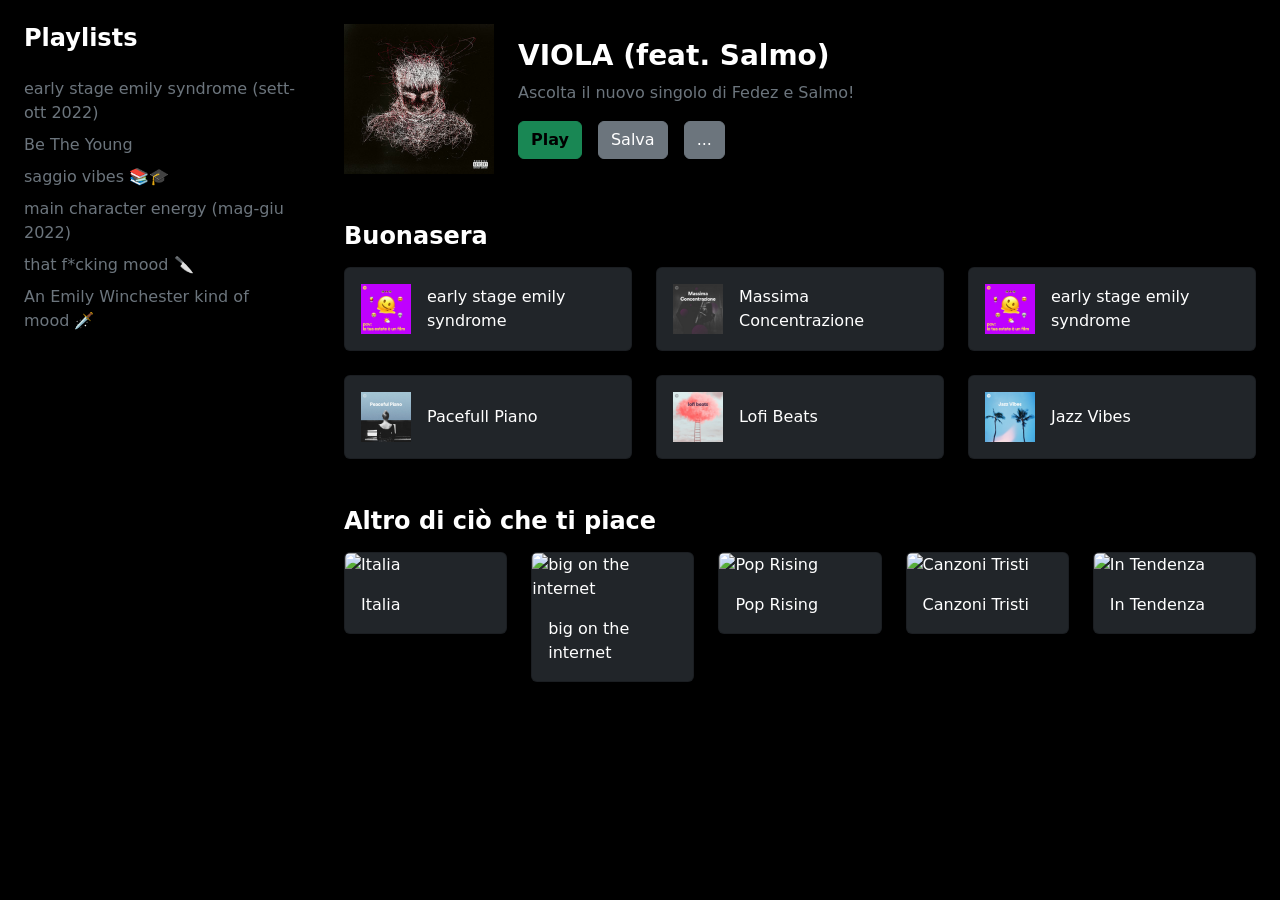
==== index.html @ 34822909 "comm" ====
<!DOCTYPE html>
<html lang="en">
  <head>
    <meta charset="utf-8" />
    <meta name="viewport" content="width=device-width, initial-scale=1" />
    <title>Bootstrap demo</title>
    <link
      href="https://cdn.jsdelivr.net/npm/bootstrap@5.3.3/dist/css/bootstrap.min.css"
      rel="stylesheet"
      integrity="sha384-QWTKZyjpPEjISv5WaRU9OFeRpok6YctnYmDr5pNlyT2bRjXh0JMhjY6hW+ALEwIH"
      crossorigin="anonymous" />
    <link rel="stylesheet" href="./asset/css/circular-font.css" />
    <link rel="stylesheet" href="./asset/css/style.css" />
  </head>
  <body>
    <!DOCTYPE html>
    <html lang="en">
      <head>
        <meta charset="UTF-8" />
        <meta name="viewport" content="width=device-width, initial-scale=1.0" />
        <title>Spotify Clone</title>
        <link href="https://cdn.jsdelivr.net/npm/bootstrap@5.3.0/dist/css/bootstrap.min.css" rel="stylesheet" />
        <style>
          body {
            background-color: black;
            color: white;
          }
          .playlist-item:hover {
            color: white;
            cursor: pointer;
          }
        </style>
      </head>
      <body>
        <div class="container-fluid">
          <div class="row">
            <!-- Sidebar -->
            <div class="col-3 p-4">
              <h2 class="fs-4 fw-bold mb-4">Playlists</h2>
              <ul class="list-unstyled">
                <li class="mb-2 text-secondary playlist-item">early stage emily syndrome (sett-ott 2022)</li>
                <li class="mb-2 text-secondary playlist-item">Be The Young</li>
                <li class="mb-2 text-secondary playlist-item">saggio vibes 📚🎓</li>
                <li class="mb-2 text-secondary playlist-item">main character energy (mag-giu 2022)</li>
                <li class="mb-2 text-secondary playlist-item">that f*cking mood 🔪</li>
                <li class="mb-2 text-secondary playlist-item">An Emily Winchester kind of mood 🗡️</li>
              </ul>
            </div>

            <!-- Main Content -->
            <div class="col-9 p-4">
              <header class="mb-5">
                <header class="mb-5 d-flex align-items-center gap-4">
                  <img src="./asset/css/imgs/main/image-1.jpg" alt="VIOLA Cover" class="img-fluid" style="max-height: 150px; object-fit: cover;">
                  <div>
                      <h1 class="fs-3 fw-bold">VIOLA (feat. Salmo)</h1>
                      <p class="text-secondary">Ascolta il nuovo singolo di Fedez e Salmo!</p>
                      <div class="d-flex align-items-center mt-3 gap-3">
                          <button class="btn btn-success text-black fw-bold">Play</button>
                          <button class="btn btn-secondary">Salva</button>
                          <button class="btn btn-secondary">...</button>
                      </div>
                  </div>
              </header>

              <!-- Buonasera Section -->
              <section class="mb-5">
                <h2 class="fs-4 fw-bold mb-3">Buonasera</h2>
                <div class="row row-cols-1 row-cols-md-3 g-4">
                  <div class="col">
                    <div class="card bg-dark text-white">
                      <div class="card-body d-flex align-items-center">
                        <img class="img-fluid me-3" src="./asset/css/imgs/main/image-2.jpg" alt="" class=" gap-4 img-fluid" style="max-height: 50px; object-fit: cover;">
                        <p class="card-text">early stage emily syndrome</p>
                      </div>
                    </div>
                  </div>
                  <div class="col">
                    <div class="card bg-dark text-white">
                      <div class="card-body d-flex align-items-center">
                        <img class="img-fluid me-3" src="./asset/css/imgs/main/image-3.jpg" alt="" class=" gap-4 img-fluid" style="max-height: 50px; object-fit: cover;">
                        <p class="card-text">Massima Concentrazione</p>
                      </div>
                    </div>
                  </div>
                  <div class="col">
                    <div class="card bg-dark text-white">
                      <div class="card-body d-flex align-items-center">
                        <img class="img-fluid me-3" src="./asset/css/imgs/main/image-2.jpg" alt="" class=" gap-4 img-fluid" style="max-height: 50px; object-fit: cover;">
                        <p class="card-text">early stage emily syndrome</p>
                      </div>
                    </div>
                  </div>
                  <div class="col">
                    <div class="card bg-dark text-white">
                      <div class="card-body d-flex align-items-center">
                        <img class="img-fluid me-3" src="./asset/css/imgs/main/image-4.jpg" alt="" class=" gap-4 img-fluid" style="max-height: 50px; object-fit: cover;">
                        <p class="card-text">Pacefull Piano</p>
                      </div>
                    </div>
                  </div>
                  <div class="col">
                    <div class="card bg-dark text-white">
                      <div class="card-body d-flex align-items-center">
                        <img class="img-fluid me-3" src="./asset/css/imgs/main/image-5.jpg" alt="" class=" gap-4 img-fluid" style="max-height: 50px; object-fit: cover;">
                        <p class="card-text">Lofi Beats</p>
                      </div>
                    </div>
                  </div>
                  <div class="col">
                    <div class="card bg-dark text-white">
                      <div class="card-body d-flex align-items-center">
                        <img class="img-fluid me-3" src="./asset/css/imgs/main/image-6.jpg" alt="" class=" gap-4 img-fluid" style="max-height: 50px; object-fit: cover;">
                        <p class="card-text">Jazz Vibes</p>
                      </div>
                    </div>
                  </div>
                 
                </div>
              </section>

              <!-- Recommendations Section -->
              <section>
                <h2 class="fs-4 fw-bold mb-3">Altro di ciò che ti piace</h2>
                <div class="row row-cols-2 row-cols-md-5 g-4">
                  <div class="col">
                    <div class="card bg-dark text-white">
                      <img src="/images/hot-hits-italia.jpg" class="card-img-top" alt="Italia" />
                      <div class="card-body">
                        <p class="card-text">Italia</p>
                      </div>
                    </div>
                  </div>
                  <div class="col">
                    <div class="card bg-dark text-white">
                      <img src="/images/big-on-the-internet.jpg" class="card-img-top" alt="big on the internet" />
                      <div class="card-body">
                        <p class="card-text">big on the internet</p>
                      </div>
                    </div>
                  </div>
                  <div class="col">
                    <div class="card bg-dark text-white">
                      <img src="/images/pop-rising.jpg" class="card-img-top" alt="Pop Rising" />
                      <div class="card-body">
                        <p class="card-text">Pop Rising</p>
                      </div>
                    </div>
                  </div>
                  <div class="col">
                    <div class="card bg-dark text-white">
                      <img src="/images/canzoni-tristi.jpg" class="card-img-top" alt="Canzoni Tristi" />
                      <div class="card-body">
                        <p class="card-text">Canzoni Tristi</p>
                      </div>
                    </div>
                  </div>
                  <div class="col">
                    <div class="card bg-dark text-white">
                      <img src="/images/in-tendenza.jpg" class="card-img-top" alt="In Tendenza" />
                      <div class="card-body">
                        <p class="card-text">In Tendenza</p>
                      </div>
                    </div>
                  </div>
                </div>
              </section>
            </div>
          </div>
        </div>

        <script src="https://cdn.jsdelivr.net/npm/bootstrap@5.3.0/dist/js/bootstrap.bundle.min.js"></script>
      </body>
    </html>

    <script
      src="https://cdn.jsdelivr.net/npm/bootstrap@5.3.3/dist/js/bootstrap.bundle.min.js"
      integrity="sha384-YvpcrYf0tY3lHB60NNkmXc5s9fDVZLESaAA55NDzOxhy9GkcIdslK1eN7N6jIeHz"
      crossorigin="anonymous"></script>
    <script src="./asset/css/script.js"></script>
  </body>
</html>
---- asset/css/circular-font.css ----
@font-face {
  font-family: "Circular";
  src: url(../fonts/CircularStd-Light.otf);
  font-weight: 300;
  font-style: normal;
}
@font-face {
  font-family: "Circular";
  src: url(../fonts/CircularStd-LightItalic.otf);
  font-weight: 300;
  font-style: italic;
}
@font-face {
  font-family: "Circular";
  src: url(../fonts/CircularStd-Book.otf);
  font-weight: 400;
  font-style: normal;
}
@font-face {
  font-family: "Circular";
  src: url(../fonts/CircularStd-BookItalic.otf);
  font-weight: 400;
  font-style: italic;
}
@font-face {
  font-family: "Circular";
  src: url(../fonts/CircularStd-Medium.otf);
  font-weight: 500;
  font-style: normal;
}
@font-face {
  font-family: "Circular";
  src: url(../fonts/CircularStd-MediumItalic.otf);
  font-weight: 500;
  font-style: italic;
}
@font-face {
  font-family: "Circular";
  src: url(../fonts/CircularStd-MediumItalic.otf);
  font-weight: 500;
  font-style: italic;
}
@font-face {
  font-family: "Circular";
  src: url(../fonts/CircularStd-Bold.otf);
  font-weight: 700;
  font-style: normal;
}
@font-face {
  font-family: "Circular";
  src: url(../fonts/CircularStd-BoldItalic.otf);
  font-weight: 700;
  font-style: italic;
}
@font-face {
  font-family: "Circular";
  src: url(../fonts/CircularStd-Black.otf);
  font-weight: 900;
  font-style: normal;
}
@font-face {
  font-family: "Circular";
  src: url(../fonts/CircularStd-BlackItalic.otf);
  font-weight: 900;
  font-style: italic;
}
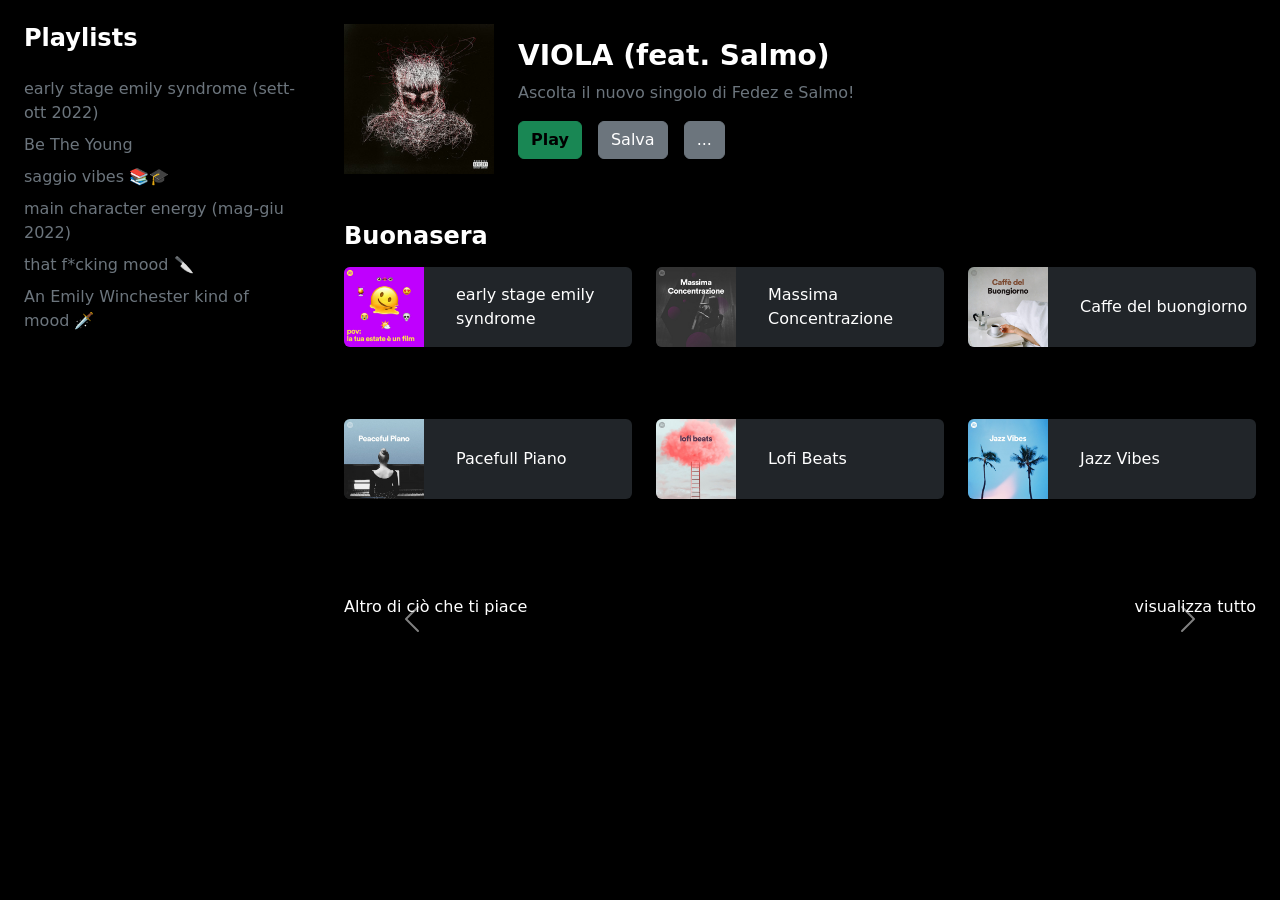
==== commit e5379e98: "homepage" ====
--- a/index.html
+++ b/index.html
@@ -32,7 +32,7 @@
         </style>
       </head>
       <body>
-        <div class="container-fluid">
+        <div class="container-fluid ">
           <div class="row">
             <!-- Sidebar -->
             <div class="col-3 p-4">
@@ -50,10 +50,10 @@
             <!-- Main Content -->
             <div class="col-9 p-4">
               <header class="mb-5">
-                <header class="mb-5 d-flex align-items-center gap-4">
+                <header class="bg-dark.bg-gradient mb-5 d-flex align-items-center gap-4">
                   <img src="./asset/css/imgs/main/image-1.jpg" alt="VIOLA Cover" class="img-fluid" style="max-height: 150px; object-fit: cover;">
-                  <div>
-                      <h1 class="fs-3 fw-bold">VIOLA (feat. Salmo)</h1>
+                  <div >
+                      <h1 class="fs-3 fw-bold ">VIOLA (feat. Salmo)</h1>
                       <p class="text-secondary">Ascolta il nuovo singolo di Fedez e Salmo!</p>
                       <div class="d-flex align-items-center mt-3 gap-3">
                           <button class="btn btn-success text-black fw-bold">Play</button>
@@ -68,49 +68,49 @@
                 <h2 class="fs-4 fw-bold mb-3">Buonasera</h2>
                 <div class="row row-cols-1 row-cols-md-3 g-4">
                   <div class="col">
-                    <div class="card bg-dark text-white">
-                      <div class="card-body d-flex align-items-center">
-                        <img class="img-fluid me-3" src="./asset/css/imgs/main/image-2.jpg" alt="" class=" gap-4 img-fluid" style="max-height: 50px; object-fit: cover;">
+                    <div class="mb-5 ">
+                      <div class="bg-dark text-white d-flex align-items-center gap-3 rounded">
+                        <img class="img-fluid me-3 rounded-start" src="./asset/css/imgs/main/image-2.jpg" alt="" class=" gap-4 img-fluid" style="max-height: 80px; object-fit: cover;">
                         <p class="card-text">early stage emily syndrome</p>
                       </div>
                     </div>
                   </div>
                   <div class="col">
-                    <div class="card bg-dark text-white">
-                      <div class="card-body d-flex align-items-center">
-                        <img class="img-fluid me-3" src="./asset/css/imgs/main/image-3.jpg" alt="" class=" gap-4 img-fluid" style="max-height: 50px; object-fit: cover;">
+                    <div class="mb-5 ">
+                      <div class="bg-dark text-white d-flex align-items-center gap-3 rounded">
+                        <img class="img-fluid me-3 rounded-start" src="./asset/css/imgs/main/image-3.jpg" alt="" class=" gap-4 img-fluid" style="max-height: 80px; object-fit: cover;">
                         <p class="card-text">Massima Concentrazione</p>
                       </div>
                     </div>
                   </div>
                   <div class="col">
-                    <div class="card bg-dark text-white">
-                      <div class="card-body d-flex align-items-center">
-                        <img class="img-fluid me-3" src="./asset/css/imgs/main/image-2.jpg" alt="" class=" gap-4 img-fluid" style="max-height: 50px; object-fit: cover;">
-                        <p class="card-text">early stage emily syndrome</p>
+                    <div class="mb-5">
+                      <div class="text-white bg-dark d-flex align-items-center gap-3 rounded">
+                        <img class="img-fluid me-3 rounded-start" src="./asset/css/imgs/main/image-7.jpg" alt="" class=" gap-4 img-fluid" style="max-height: 80px; object-fit: cover;">
+                        <p class="card-text">Caffe del buongiorno</p>
                       </div>
                     </div>
                   </div>
                   <div class="col">
-                    <div class="card bg-dark text-white">
-                      <div class="card-body d-flex align-items-center">
-                        <img class="img-fluid me-3" src="./asset/css/imgs/main/image-4.jpg" alt="" class=" gap-4 img-fluid" style="max-height: 50px; object-fit: cover;">
+                    <div class="mb-5 ">
+                      <div class="text-white bg-dark d-flex align-items-center gap-3 rounded">
+                        <img class="img-fluid me-3 rounded-start" src="./asset/css/imgs/main/image-4.jpg" alt="" class=" gap-4 img-fluid" style="max-height: 80px; object-fit: cover;">
                         <p class="card-text">Pacefull Piano</p>
                       </div>
                     </div>
                   </div>
                   <div class="col">
-                    <div class="card bg-dark text-white">
-                      <div class="card-body d-flex align-items-center">
-                        <img class="img-fluid me-3" src="./asset/css/imgs/main/image-5.jpg" alt="" class=" gap-4 img-fluid" style="max-height: 50px; object-fit: cover;">
+                    <div class="mb-5">
+                      <div class="bg-dark text-white  d-flex align-items-center gap-3 rounded">
+                        <img class="img-fluid me-3 rounded-start" src="./asset/css/imgs/main/image-5.jpg" alt="" class=" gap-4 img-fluid" style="max-height: 80px; object-fit: cover;">
                         <p class="card-text">Lofi Beats</p>
                       </div>
                     </div>
                   </div>
                   <div class="col">
-                    <div class="card bg-dark text-white">
-                      <div class="card-body d-flex align-items-center">
-                        <img class="img-fluid me-3" src="./asset/css/imgs/main/image-6.jpg" alt="" class=" gap-4 img-fluid" style="max-height: 50px; object-fit: cover;">
+                    <div class="mb-5 ">
+                      <div class="bg-dark text-white d-flex align-items-center gap-3 rounded">
+                        <img class="img-fluid me-3 rounded-start" src="./asset/css/imgs/main/image-6.jpg" alt="" class=" gap-4 img-fluid" style="max-height: 80px; object-fit: cover;">
                         <p class="card-text">Jazz Vibes</p>
                       </div>
                     </div>
@@ -120,51 +120,32 @@
               </section>
 
               <!-- Recommendations Section -->
-              <section>
-                <h2 class="fs-4 fw-bold mb-3">Altro di ciò che ti piace</h2>
-                <div class="row row-cols-2 row-cols-md-5 g-4">
-                  <div class="col">
-                    <div class="card bg-dark text-white">
-                      <img src="/images/hot-hits-italia.jpg" class="card-img-top" alt="Italia" />
-                      <div class="card-body">
-                        <p class="card-text">Italia</p>
-                      </div>
-                    </div>
-                  </div>
-                  <div class="col">
-                    <div class="card bg-dark text-white">
-                      <img src="/images/big-on-the-internet.jpg" class="card-img-top" alt="big on the internet" />
-                      <div class="card-body">
-                        <p class="card-text">big on the internet</p>
-                      </div>
-                    </div>
-                  </div>
-                  <div class="col">
-                    <div class="card bg-dark text-white">
-                      <img src="/images/pop-rising.jpg" class="card-img-top" alt="Pop Rising" />
-                      <div class="card-body">
-                        <p class="card-text">Pop Rising</p>
-                      </div>
-                    </div>
-                  </div>
-                  <div class="col">
-                    <div class="card bg-dark text-white">
-                      <img src="/images/canzoni-tristi.jpg" class="card-img-top" alt="Canzoni Tristi" />
-                      <div class="card-body">
-                        <p class="card-text">Canzoni Tristi</p>
-                      </div>
-                    </div>
-                  </div>
-                  <div class="col">
-                    <div class="card bg-dark text-white">
-                      <img src="/images/in-tendenza.jpg" class="card-img-top" alt="In Tendenza" />
-                      <div class="card-body">
-                        <p class="card-text">In Tendenza</p>
-                      </div>
-                    </div>
-                  </div>
+               <section>
+                <div class="d-flex justify-content-between mb">
+                 
+                    <div class="">Altro di ciò che ti piace</div>
+                  <div class="">visualizza tutto</div>
+                  
+                  
                 </div>
-              </section>
+                <div id="tracksCarousel" class="carousel slide" data-bs-ride="carousel">
+                <div class="carousel-inner" id="carousel-items"></div>
+                <button class="carousel-control-prev" type="button" data-bs-target="#tracksCarousel" data-bs-slide="prev">
+                  <span class="carousel-control-prev-icon" aria-hidden="true"></span>
+                  <span class="visually-hidden">Precedente</span>
+                </button>
+                <button class="carousel-control-next" type="button" data-bs-target="#tracksCarousel" data-bs-slide="next">
+                  <span class="carousel-control-next-icon" aria-hidden="true"></span>
+                  <span class="visually-hidden">Successivo</span>
+                </button>
+              </div>
+               </section>
+              
+            </div>
+          
+                <div class="row" id="product-cards"></div>
+              </div>
+            
             </div>
           </div>
         </div>
--- a/asset/css/style.css
+++ b/asset/css/style.css
@@ -0,0 +1,8 @@
+body {
+  background-color: black;
+  color: rgb(255, 255, 255);
+}
+.playlist-item:hover {
+  color: white;
+  cursor: pointer;
+}
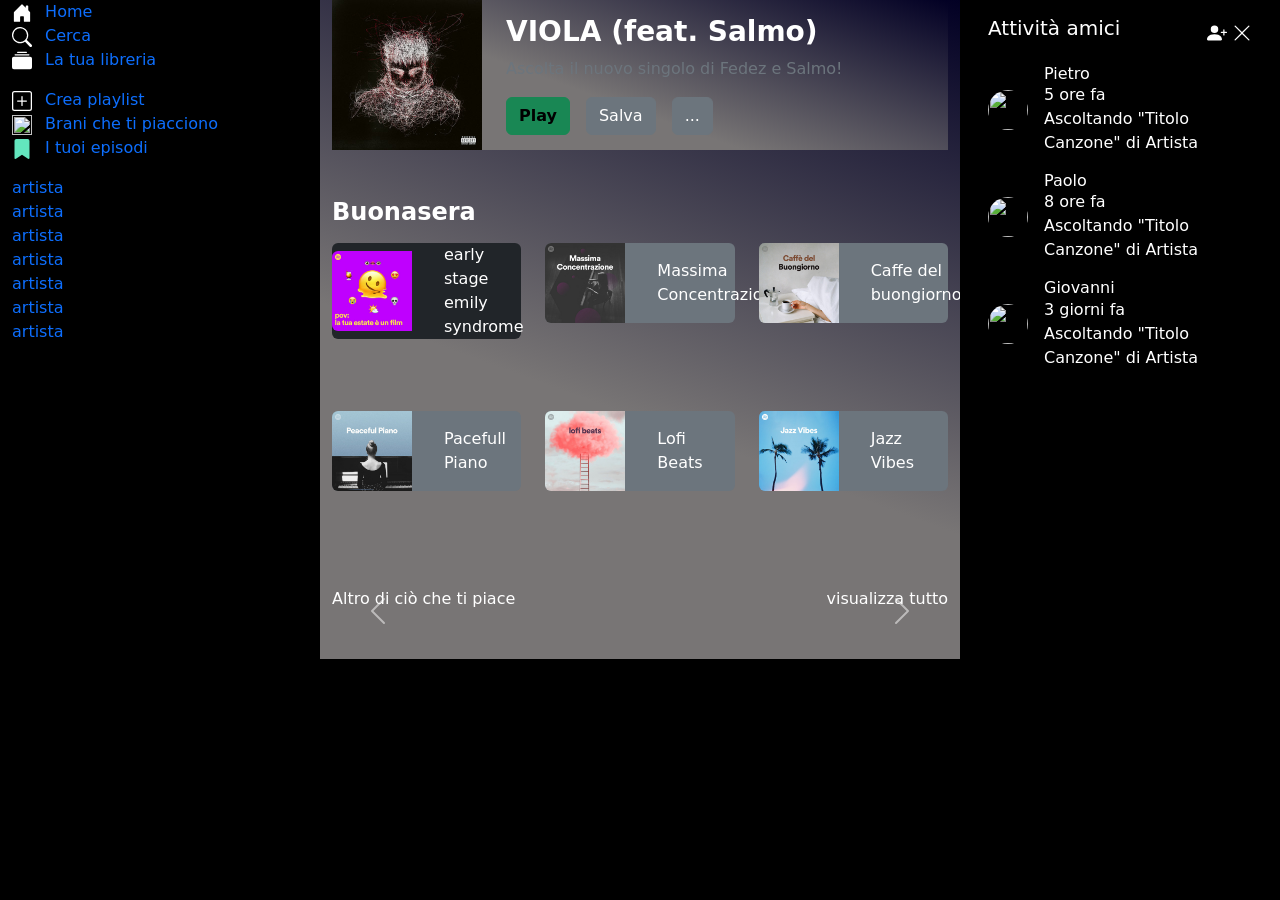
==== commit c4847f76: "modifiche" ====
--- a/index.html
+++ b/index.html
@@ -35,22 +35,99 @@
         <div class="container-fluid ">
           <div class="row">
             <!-- Sidebar -->
-            <div class="col-3 p-4">
-              <h2 class="fs-4 fw-bold mb-4">Playlists</h2>
-              <ul class="list-unstyled">
-                <li class="mb-2 text-secondary playlist-item">early stage emily syndrome (sett-ott 2022)</li>
-                <li class="mb-2 text-secondary playlist-item">Be The Young</li>
-                <li class="mb-2 text-secondary playlist-item">saggio vibes 📚🎓</li>
-                <li class="mb-2 text-secondary playlist-item">main character energy (mag-giu 2022)</li>
-                <li class="mb-2 text-secondary playlist-item">that f*cking mood 🔪</li>
-                <li class="mb-2 text-secondary playlist-item">An Emily Winchester kind of mood 🗡️</li>
-              </ul>
+            <div class="nero col-md-3">
+              <nav>
+                <ul class="list-unstyled">
+                  <li>
+                    <svg
+                      xmlns="http://www.w3.org/2000/svg"
+                      width="20"
+                      height="20"
+                      fill="currentColor"
+                      class="bi bi-house-door-fill"
+                      viewBox="0 0 16 16"
+                    >
+                      <path
+                        d="M6.5 14.5v-3.505c0-.245.25-.495.5-.495h2c.25 0 .5.25.5.5v3.5a.5.5 0 0 0 .5.5h4a.5.5 0 0 0 .5-.5v-7a.5.5 0 0 0-.146-.354L13 5.793V2.5a.5.5 0 0 0-.5-.5h-1a.5.5 0 0 0-.5.5v1.293L8.354 1.146a.5.5 0 0 0-.708 0l-6 6A.5.5 0 0 0 1.5 7.5v7a.5.5 0 0 0 .5.5h4a.5.5 0 0 0 .5-.5"
+                      />
+                    </svg>
+                    <a class="text-decoration-none ms-2" href="#">Home</a>
+                  </li>
+                  <li>
+                    <svg
+                      xmlns="http://www.w3.org/2000/svg"
+                      width="20"
+                      height="20"
+                      fill="currentColor"
+                      class="bi bi-search"
+                      viewBox="0 0 16 16"
+                    >
+                      <path
+                        d="M11.742 10.344a6.5 6.5 0 1 0-1.397 1.398h-.001q.044.06.098.115l3.85 3.85a1 1 0 0 0 1.415-1.414l-3.85-3.85a1 1 0 0 0-.115-.1zM12 6.5a5.5 5.5 0 1 1-11 0 5.5 5.5 0 0 1 11 0"
+                      />
+                    </svg>
+                    <a class="text-decoration-none ms-2" href="#">Cerca</a>
+                  </li>
+                  <li>
+                    <svg
+                      xmlns="http://www.w3.org/2000/svg"
+                      width="20"
+                      height="20"
+                      fill="currentColor"
+                      class="bi bi-collection-fill"
+                      viewBox="0 0 16 16"
+                    >
+                      <path
+                        d="M0 13a1.5 1.5 0 0 0 1.5 1.5h13A1.5 1.5 0 0 0 16 13V6a1.5 1.5 0 0 0-1.5-1.5h-13A1.5 1.5 0 0 0 0 6zM2 3a.5.5 0 0 0 .5.5h11a.5.5 0 0 0 0-1h-11A.5.5 0 0 0 2 3m2-2a.5.5 0 0 0 .5.5h7a.5.5 0 0 0 0-1h-7A.5.5 0 0 0 4 1"
+                      />
+                    </svg>
+                    <a class="text-decoration-none ms-2" href="#">La tua libreria</a>
+                  </li>
+                </ul>
+              </nav>
+              <nav>
+                <ul class="list-unstyled">
+                  <li>
+                    <svg
+                      xmlns="http://www.w3.org/2000/svg"
+                      width="20"
+                      height="20"
+                      fill="currentColor"
+                      class="bi bi-plus-square"
+                      viewBox="0 0 16 16"
+                    >
+                      <path
+                        d="M14 1a1 1 0 0 1 1 1v12a1 1 0 0 1-1 1H2a1 1 0 0 1-1-1V2a1 1 0 0 1 1-1zM2 0a2 2 0 0 0-2 2v12a2 2 0 0 0 2 2h12a2 2 0 0 0 2-2V2a2 2 0 0 0-2-2z"
+                      />
+                      <path
+                        d="M8 4a.5.5 0 0 1 .5.5v3h3a.5.5 0 0 1 0 1h-3v3a.5.5 0 0 1-1 0v-3h-3a.5.5 0 0 1 0-1h3v-3A.5.5 0 0 1 8 4"
+                      />
+                    </svg>
+                    <a class="text-decoration-none ms-2" href="#">Crea playlist</a>
+                  </li>
+                  <li>
+                    <img class="piace" src="https://i1.sndcdn.com/artworks-y6qitUuZoS6y8LQo-5s2pPA-t500x500.jpg" alt="">
+                    <a class="text-decoration-none ms-2" href="#">Brani che ti piacciono</a>
+                  </li>
+                  <li>
+                    <svg class="piace" xmlns="http://www.w3.org/2000/svg" viewBox="0 0 384 512"><!--!Font Awesome Free 6.7.2 by @fontawesome - https://fontawesome.com License - https://fontawesome.com/license/free Copyright 2025 Fonticons, Inc.--><path fill="#63E6BE" d="M0 48V487.7C0 501.1 10.9 512 24.3 512c5 0 9.9-1.5 14-4.4L192 400 345.7 507.6c4.1 2.9 9 4.4 14 4.4c13.4 0 24.3-10.9 24.3-24.3V48c0-26.5-21.5-48-48-48H48C21.5 0 0 21.5 0 48z"/></svg>
+                    <a class="text-decoration-none ms-2" href="#">I tuoi episodi</a>
+                  </li>
+                </ul>
+              </nav>
+              <!-- Menu di navigazione -->
+              <a href="#" class="d-block text-decoration-none">artista</a>
+              <a href="#" class="d-block text-decoration-none">artista</a>
+              <a href="#" class="d-block text-decoration-none">artista</a>
+              <a href="#" class="d-block text-decoration-none">artista</a>
+              <a href="#" class="d-block text-decoration-none">artista</a>
+              <a href="#" class="d-block text-decoration-none">artista</a>
+              <a href="#" class="d-block text-decoration-none">artista</a>
             </div>
-
-            <!-- Main Content -->
-            <div class="col-9 p-4">
+            <div  class="gradiente col-md-6">
+              <div>
               <header class="mb-5">
-                <header class="bg-dark.bg-gradient mb-5 d-flex align-items-center gap-4">
+                <header class=" gradiente mb-5 d-flex align-items-center gap-4">
                   <img src="./asset/css/imgs/main/image-1.jpg" alt="VIOLA Cover" class="img-fluid" style="max-height: 150px; object-fit: cover;">
                   <div >
                       <h1 class="fs-3 fw-bold ">VIOLA (feat. Salmo)</h1>
@@ -64,12 +141,12 @@
               </header>
 
               <!-- Buonasera Section -->
-              <section class="mb-5">
+              <section class=" mb-5">
                 <h2 class="fs-4 fw-bold mb-3">Buonasera</h2>
                 <div class="row row-cols-1 row-cols-md-3 g-4">
                   <div class="col">
                     <div class="mb-5 ">
-                      <div class="bg-dark text-white d-flex align-items-center gap-3 rounded">
+                      <div class="bg-dark text-white bg-opacity-70 d-flex align-items-center gap-3 rounded">
                         <img class="img-fluid me-3 rounded-start" src="./asset/css/imgs/main/image-2.jpg" alt="" class=" gap-4 img-fluid" style="max-height: 80px; object-fit: cover;">
                         <p class="card-text">early stage emily syndrome</p>
                       </div>
@@ -77,7 +154,7 @@
                   </div>
                   <div class="col">
                     <div class="mb-5 ">
-                      <div class="bg-dark text-white d-flex align-items-center gap-3 rounded">
+                      <div class="bg-secondary text-white d-flex align-items-center gap-3 rounded">
                         <img class="img-fluid me-3 rounded-start" src="./asset/css/imgs/main/image-3.jpg" alt="" class=" gap-4 img-fluid" style="max-height: 80px; object-fit: cover;">
                         <p class="card-text">Massima Concentrazione</p>
                       </div>
@@ -85,7 +162,7 @@
                   </div>
                   <div class="col">
                     <div class="mb-5">
-                      <div class="text-white bg-dark d-flex align-items-center gap-3 rounded">
+                      <div class="text-white bg-secondary d-flex align-items-center gap-3 rounded">
                         <img class="img-fluid me-3 rounded-start" src="./asset/css/imgs/main/image-7.jpg" alt="" class=" gap-4 img-fluid" style="max-height: 80px; object-fit: cover;">
                         <p class="card-text">Caffe del buongiorno</p>
                       </div>
@@ -93,7 +170,7 @@
                   </div>
                   <div class="col">
                     <div class="mb-5 ">
-                      <div class="text-white bg-dark d-flex align-items-center gap-3 rounded">
+                      <div class="text-white bg-secondary d-flex align-items-center gap-3 rounded">
                         <img class="img-fluid me-3 rounded-start" src="./asset/css/imgs/main/image-4.jpg" alt="" class=" gap-4 img-fluid" style="max-height: 80px; object-fit: cover;">
                         <p class="card-text">Pacefull Piano</p>
                       </div>
@@ -101,7 +178,7 @@
                   </div>
                   <div class="col">
                     <div class="mb-5">
-                      <div class="bg-dark text-white  d-flex align-items-center gap-3 rounded">
+                      <div class="bg-secondary text-white  d-flex align-items-center gap-3 rounded">
                         <img class="img-fluid me-3 rounded-start" src="./asset/css/imgs/main/image-5.jpg" alt="" class=" gap-4 img-fluid" style="max-height: 80px; object-fit: cover;">
                         <p class="card-text">Lofi Beats</p>
                       </div>
@@ -109,7 +186,7 @@
                   </div>
                   <div class="col">
                     <div class="mb-5 ">
-                      <div class="bg-dark text-white d-flex align-items-center gap-3 rounded">
+                      <div class="bg-secondary text-white d-flex align-items-center gap-3 rounded">
                         <img class="img-fluid me-3 rounded-start" src="./asset/css/imgs/main/image-6.jpg" alt="" class=" gap-4 img-fluid" style="max-height: 80px; object-fit: cover;">
                         <p class="card-text">Jazz Vibes</p>
                       </div>
@@ -120,7 +197,7 @@
               </section>
 
               <!-- Recommendations Section -->
-               <section>
+               <section >
                 <div class="d-flex justify-content-between mb">
                  
                     <div class="">Altro di ciò che ti piace</div>
@@ -142,13 +219,102 @@
                </section>
               
             </div>
+            </div>
+            <!-- Main Content -->
+            
           
-                <div class="row" id="product-cards"></div>
-              </div>
+                
+
+                <div class="nero col-md-3">
+                  <div class=" p-3">
+                    <div class="row mb-3">
+                      <div class="col d-flex justify-content-between align-items-center">
+                        <h5>Attività amici</h5>
+                        <div>
+                          <svg
+                            xmlns="http://www.w3.org/2000/svg"
+                            width="20"
+                            height="20"
+                            fill="currentColor"
+                            class="bi bi-person-plus-fill"
+                            viewBox="0 0 16 16"
+                          >
+                            <path d="M1 14s-1 0-1-1 1-4 6-4 6 3 6 4-1 1-1 1zm5-6a3 3 0 1 0 0-6 3 3 0 0 0 0 6" />
+                            <path
+                              fill-rule="evenodd"
+                              d="M13.5 5a.5.5 0 0 1 .5.5V7h1.5a.5.5 0 0 1 0 1H14v1.5a.5.5 0 0 1-1 0V8h-1.5a.5.5 0 0 1 0-1H13V5.5a.5.5 0 0 1 .5-.5"
+                            />
+                          </svg>
+                          <svg
+                            xmlns="http://www.w3.org/2000/svg"
+                            width="20"
+                            height="20"
+                            fill="currentColor"
+                            class="bi bi-x-lg"
+                            viewBox="0 0 16 16"
+                          >
+                            <path
+                              d="M2.146 2.854a.5.5 0 1 1 .708-.708L8 7.293l5.146-5.147a.5.5 0 0 1 .708.708L8.707 8l5.147 5.146a.5.5 0 0 1-.708.708L8 8.707l-5.146 5.147a.5.5 0 0 1-.708-.708L7.293 8z"
+                            />
+                          </svg>
+                        </div>
+                      </div>
+                    </div>
+                    <div class="row mb-3">
+                      <div class="col d-flex align-items-center">
+                        <img
+                          src="https://upload.wikimedia.org/wikipedia/commons/thumb/2/2d/Pope-peter_pprubens.jpg/228px-Pope-peter_pprubens.jpg"
+                          alt=""
+                          class="rounded-circle me-3"
+                          width="40"
+                          height="40"
+                        />
+                        <div>
+                          <h6 class="mb-0">Pietro</h6>
+                          <p class="mb-0">5 ore fa</p>
+                          <p class="mb-0">Ascoltando "Titolo Canzone" di Artista</p>
+                        </div>
+                      </div>
+                    </div>
+                    <div class="row mb-3">
+                      <div class="col d-flex align-items-center">
+                        <img
+                          src="https://cdn-media.italiani.it/site-reggiocalabria/sites/43/2021/01/san-paolo-ritratto-914x600.jpg"
+                          alt=""
+                          class="rounded-circle me-3"
+                          width="40"
+                          height="40"
+                        />
+                        <div>
+                          <h6 class="mb-0">Paolo</h6>
+                          <p class="mb-0">8 ore fa</p>
+                          <p class="mb-0">Ascoltando "Titolo Canzone" di Artista</p>
+                        </div>
+                      </div>
+                    </div>
+                    <div class="row mb-3">
+                      <div class="col d-flex align-items-center">
+                        <img
+                          src="https://upload.wikimedia.org/wikipedia/commons/b/b5/GRM_Inv._J-3182.jpg"
+                          alt=""
+                          class="rounded-circle me-3"
+                          width="40"
+                          height="40"
+                        />
+                        <div>
+                          <h6 class="mb-0">Giovanni</h6>
+                          <p class="mb-0">3 giorni fa</p>
+                          <p class="mb-0">Ascoltando "Titolo Canzone" di Artista</p>
+                        </div>
+                      </div>
+                    </div>
+                  </div>
+                </div>
+            </div>
             
-            </div>
           </div>
-        </div>
+          
+        
 
         <script src="https://cdn.jsdelivr.net/npm/bootstrap@5.3.0/dist/js/bootstrap.bundle.min.js"></script>
       </body>
--- a/asset/css/style.css
+++ b/asset/css/style.css
@@ -3,6 +3,35 @@
   color: rgb(255, 255, 255);
 }
 .playlist-item:hover {
-  color: white;
+  color: rgb(255, 255, 255);
   cursor: pointer;
 }
+.piace {
+  width: 20px;
+  height: 20px;
+}
+.nero {
+  background-color: black;
+}
+.gradiente {
+  background: rgb(120, 117, 117);
+  background: linear-gradient(20deg, rgba(120, 117, 117, 1) 40%, rgba(2, 0, 36, 1) 100%);
+}
+.product-card {
+  position: relative;
+  transition: background-color 0.3s ease;
+}
+
+.product-card:hover {
+  background-color: rgba(233, 233, 233, 0.926); /* Colore di sfondo scuro quando si passa con il mouse */
+}
+
+.product-card .product-title,
+.product-card .artist-name {
+  transition: color 0.1s ease;
+}
+
+.product-card:hover .product-title,
+.product-card:hover .artist-name {
+  color: #1db954; /* Colore del testo quando si passa con il mouse */
+}
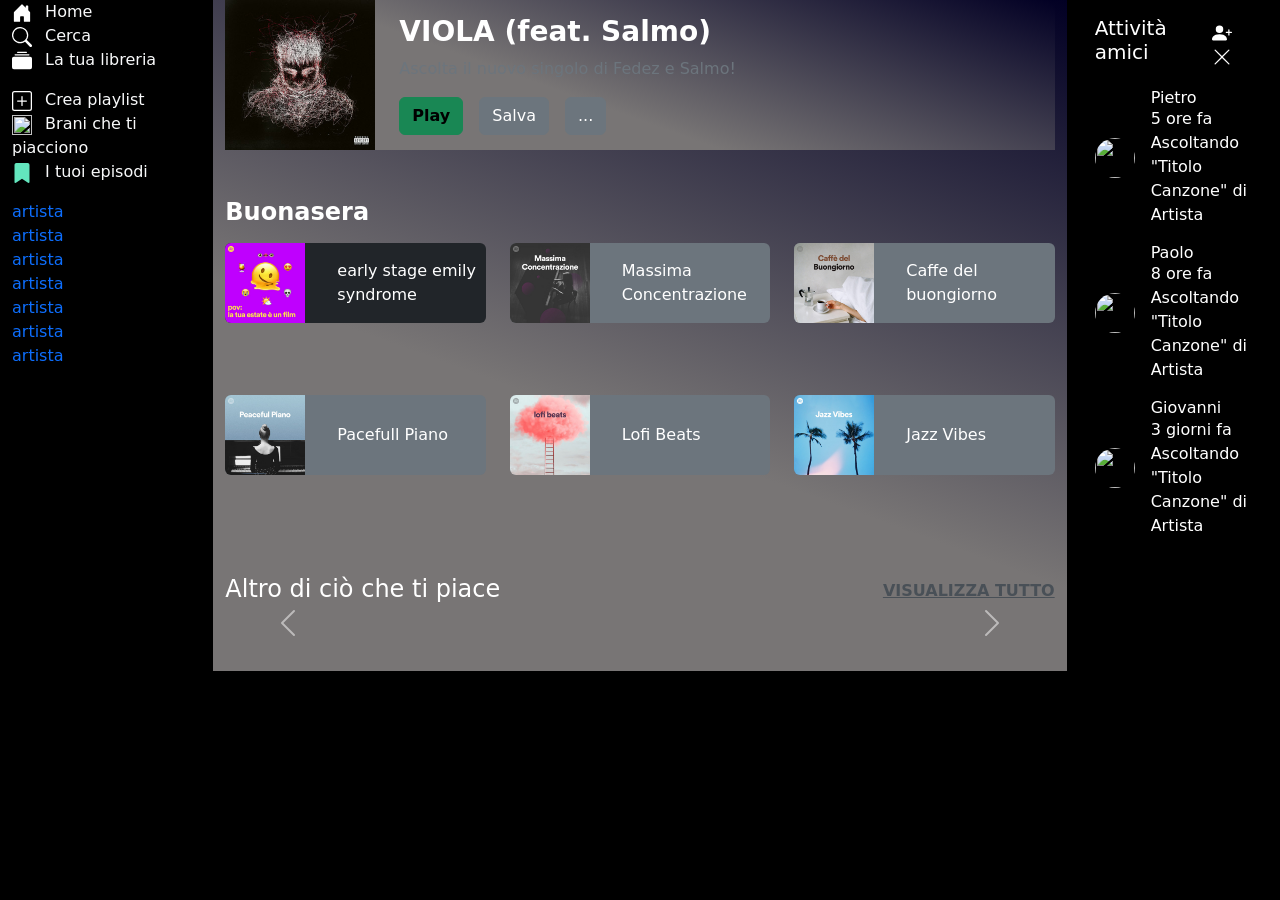
==== commit d0ddf993: "modifica html , playlisthtml" ====
--- a/index.html
+++ b/index.html
@@ -35,7 +35,7 @@
         <div class="container-fluid ">
           <div class="row">
             <!-- Sidebar -->
-            <div class="nero col-md-3">
+            <div class="nero col-md-2">
               <nav>
                 <ul class="list-unstyled">
                   <li>
@@ -51,7 +51,7 @@
                         d="M6.5 14.5v-3.505c0-.245.25-.495.5-.495h2c.25 0 .5.25.5.5v3.5a.5.5 0 0 0 .5.5h4a.5.5 0 0 0 .5-.5v-7a.5.5 0 0 0-.146-.354L13 5.793V2.5a.5.5 0 0 0-.5-.5h-1a.5.5 0 0 0-.5.5v1.293L8.354 1.146a.5.5 0 0 0-.708 0l-6 6A.5.5 0 0 0 1.5 7.5v7a.5.5 0 0 0 .5.5h4a.5.5 0 0 0 .5-.5"
                       />
                     </svg>
-                    <a class="text-decoration-none ms-2" href="#">Home</a>
+                    <a class="link-light text-decoration-none ms-2" href="#">Home</a>
                   </li>
                   <li>
                     <svg
@@ -66,7 +66,7 @@
                         d="M11.742 10.344a6.5 6.5 0 1 0-1.397 1.398h-.001q.044.06.098.115l3.85 3.85a1 1 0 0 0 1.415-1.414l-3.85-3.85a1 1 0 0 0-.115-.1zM12 6.5a5.5 5.5 0 1 1-11 0 5.5 5.5 0 0 1 11 0"
                       />
                     </svg>
-                    <a class="text-decoration-none ms-2" href="#">Cerca</a>
+                    <a class="link-light text-decoration-none ms-2" href="#">Cerca</a>
                   </li>
                   <li>
                     <svg
@@ -81,7 +81,7 @@
                         d="M0 13a1.5 1.5 0 0 0 1.5 1.5h13A1.5 1.5 0 0 0 16 13V6a1.5 1.5 0 0 0-1.5-1.5h-13A1.5 1.5 0 0 0 0 6zM2 3a.5.5 0 0 0 .5.5h11a.5.5 0 0 0 0-1h-11A.5.5 0 0 0 2 3m2-2a.5.5 0 0 0 .5.5h7a.5.5 0 0 0 0-1h-7A.5.5 0 0 0 4 1"
                       />
                     </svg>
-                    <a class="text-decoration-none ms-2" href="#">La tua libreria</a>
+                    <a class="link-light text-decoration-none ms-2" href="#">La tua libreria</a>
                   </li>
                 </ul>
               </nav>
@@ -103,15 +103,15 @@
                         d="M8 4a.5.5 0 0 1 .5.5v3h3a.5.5 0 0 1 0 1h-3v3a.5.5 0 0 1-1 0v-3h-3a.5.5 0 0 1 0-1h3v-3A.5.5 0 0 1 8 4"
                       />
                     </svg>
-                    <a class="text-decoration-none ms-2" href="#">Crea playlist</a>
+                    <a class=" link-light text-decoration-none ms-2" href="#">Crea playlist</a>
                   </li>
                   <li>
                     <img class="piace" src="https://i1.sndcdn.com/artworks-y6qitUuZoS6y8LQo-5s2pPA-t500x500.jpg" alt="">
-                    <a class="text-decoration-none ms-2" href="#">Brani che ti piacciono</a>
+                    <a class="link-light text-decoration-none ms-2" href="#">Brani che ti piacciono</a>
                   </li>
                   <li>
                     <svg class="piace" xmlns="http://www.w3.org/2000/svg" viewBox="0 0 384 512"><!--!Font Awesome Free 6.7.2 by @fontawesome - https://fontawesome.com License - https://fontawesome.com/license/free Copyright 2025 Fonticons, Inc.--><path fill="#63E6BE" d="M0 48V487.7C0 501.1 10.9 512 24.3 512c5 0 9.9-1.5 14-4.4L192 400 345.7 507.6c4.1 2.9 9 4.4 14 4.4c13.4 0 24.3-10.9 24.3-24.3V48c0-26.5-21.5-48-48-48H48C21.5 0 0 21.5 0 48z"/></svg>
-                    <a class="text-decoration-none ms-2" href="#">I tuoi episodi</a>
+                    <a class="link-light text-decoration-none ms-2" href="#">I tuoi episodi</a>
                   </li>
                 </ul>
               </nav>
@@ -124,7 +124,7 @@
               <a href="#" class="d-block text-decoration-none">artista</a>
               <a href="#" class="d-block text-decoration-none">artista</a>
             </div>
-            <div  class="gradiente col-md-6">
+            <div  class="gradiente col-md-8">
               <div>
               <header class="mb-5">
                 <header class=" gradiente mb-5 d-flex align-items-center gap-4">
@@ -146,7 +146,7 @@
                 <div class="row row-cols-1 row-cols-md-3 g-4">
                   <div class="col">
                     <div class="mb-5 ">
-                      <div class="bg-dark text-white bg-opacity-70 d-flex align-items-center gap-3 rounded">
+                      <div class="bg-dark text-white  d-flex align-items-center gap-3 rounded" >
                         <img class="img-fluid me-3 rounded-start" src="./asset/css/imgs/main/image-2.jpg" alt="" class=" gap-4 img-fluid" style="max-height: 80px; object-fit: cover;">
                         <p class="card-text">early stage emily syndrome</p>
                       </div>
@@ -198,10 +198,11 @@
 
               <!-- Recommendations Section -->
                <section >
-                <div class="d-flex justify-content-between mb">
+                <div class="d-flex justify-content-between ">
                  
-                    <div class="">Altro di ciò che ti piace</div>
-                  <div class="">visualizza tutto</div>
+                    <div class="fs-4 mb-3">Altro di ciò che ti piace</div>
+                    <a class="fw-bold text-light-emphasis fs-6 mb-3 mt-2 text-uppercase " href="./asset/css/playlist.html">Visualizza tutto</a>
+                  
                   
                   
                 </div>
@@ -225,7 +226,7 @@
           
                 
 
-                <div class="nero col-md-3">
+                <div class="nero col-md-2">
                   <div class=" p-3">
                     <div class="row mb-3">
                       <div class="col d-flex justify-content-between align-items-center">
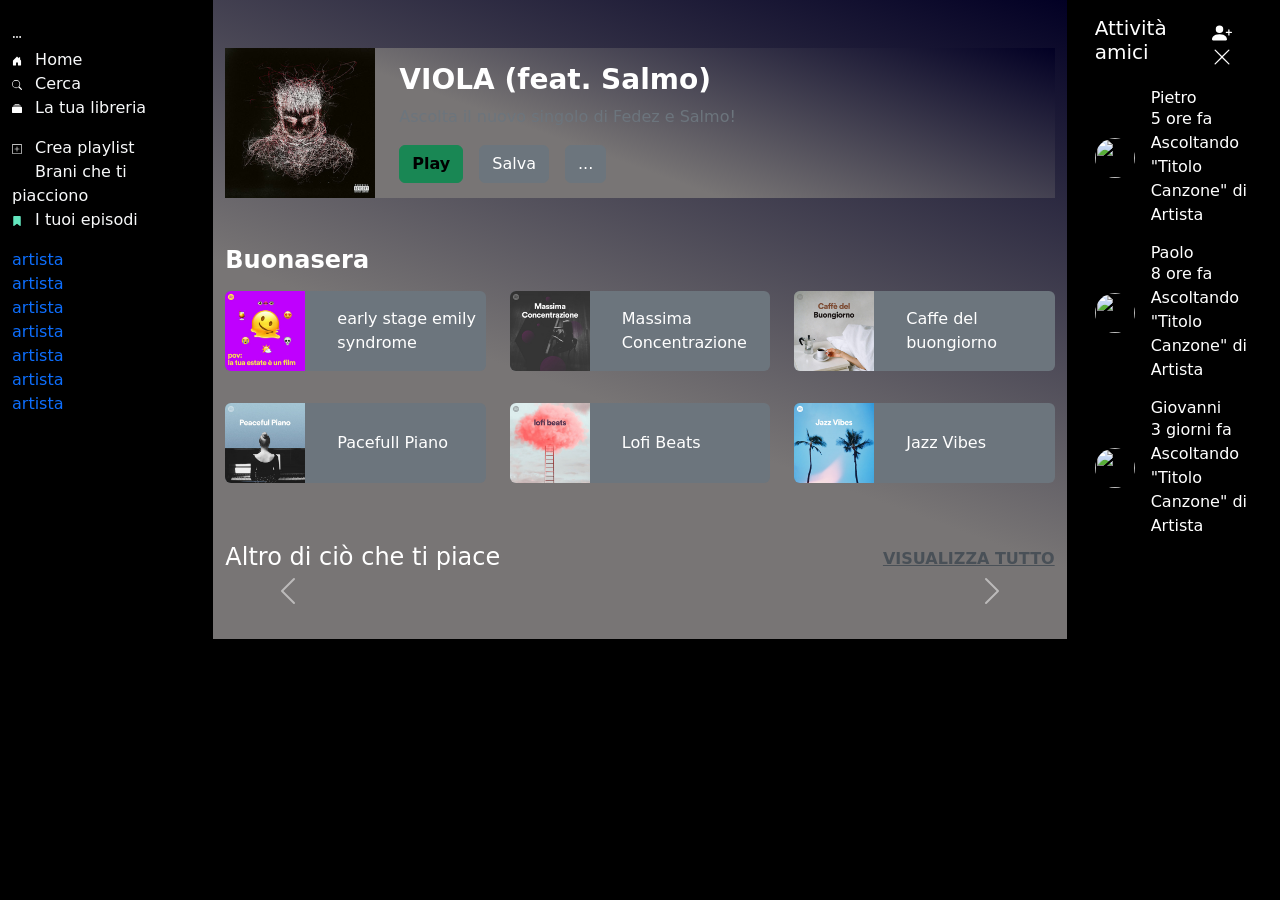
==== commit c338ca02: "mod2" ====
--- a/index.html
+++ b/index.html
@@ -32,17 +32,22 @@
         </style>
       </head>
       <body>
-        <div class="container-fluid ">
+        <div class="container-fluid">
           <div class="row">
             <!-- Sidebar -->
-            <div class="nero col-md-2">
+            <div class="nero col-md-2 mt-4">
               <nav>
                 <ul class="list-unstyled">
                   <li>
+                    <svg xmlns="http://www.w3.org/2000/svg" width="10" height="10" fill="currentColor" class="bi bi-three-dots" viewBox="0 0 16 16">
+                      <path d="M3 9.5a1.5 1.5 0 1 1 0-3 1.5 1.5 0 0 1 0 3m5 0a1.5 1.5 0 1 1 0-3 1.5 1.5 0 0 1 0 3m5 0a1.5 1.5 0 1 1 0-3 1.5 1.5 0 0 1 0 3"/>
+                    </svg>
+                  </li>
+                  <li>
                     <svg
                       xmlns="http://www.w3.org/2000/svg"
-                      width="20"
-                      height="20"
+                      width="10"
+                      height="10"
                       fill="currentColor"
                       class="bi bi-house-door-fill"
                       viewBox="0 0 16 16"
@@ -51,13 +56,13 @@
                         d="M6.5 14.5v-3.505c0-.245.25-.495.5-.495h2c.25 0 .5.25.5.5v3.5a.5.5 0 0 0 .5.5h4a.5.5 0 0 0 .5-.5v-7a.5.5 0 0 0-.146-.354L13 5.793V2.5a.5.5 0 0 0-.5-.5h-1a.5.5 0 0 0-.5.5v1.293L8.354 1.146a.5.5 0 0 0-.708 0l-6 6A.5.5 0 0 0 1.5 7.5v7a.5.5 0 0 0 .5.5h4a.5.5 0 0 0 .5-.5"
                       />
                     </svg>
-                    <a class="link-light text-decoration-none ms-2" href="#">Home</a>
+                    <a class="fs-6 link-light text-decoration-none ms-2" href="#">Home</a>
                   </li>
                   <li>
                     <svg
                       xmlns="http://www.w3.org/2000/svg"
-                      width="20"
-                      height="20"
+                      width="10"
+                      height="10"
                       fill="currentColor"
                       class="bi bi-search"
                       viewBox="0 0 16 16"
@@ -66,13 +71,13 @@
                         d="M11.742 10.344a6.5 6.5 0 1 0-1.397 1.398h-.001q.044.06.098.115l3.85 3.85a1 1 0 0 0 1.415-1.414l-3.85-3.85a1 1 0 0 0-.115-.1zM12 6.5a5.5 5.5 0 1 1-11 0 5.5 5.5 0 0 1 11 0"
                       />
                     </svg>
-                    <a class="link-light text-decoration-none ms-2" href="#">Cerca</a>
+                    <a class="fs-6 link-light text-decoration-none ms-2" href="#">Cerca</a>
                   </li>
                   <li>
                     <svg
                       xmlns="http://www.w3.org/2000/svg"
-                      width="20"
-                      height="20"
+                      width="10"
+                      height="10"
                       fill="currentColor"
                       class="bi bi-collection-fill"
                       viewBox="0 0 16 16"
@@ -81,7 +86,7 @@
                         d="M0 13a1.5 1.5 0 0 0 1.5 1.5h13A1.5 1.5 0 0 0 16 13V6a1.5 1.5 0 0 0-1.5-1.5h-13A1.5 1.5 0 0 0 0 6zM2 3a.5.5 0 0 0 .5.5h11a.5.5 0 0 0 0-1h-11A.5.5 0 0 0 2 3m2-2a.5.5 0 0 0 .5.5h7a.5.5 0 0 0 0-1h-7A.5.5 0 0 0 4 1"
                       />
                     </svg>
-                    <a class="link-light text-decoration-none ms-2" href="#">La tua libreria</a>
+                    <a class="fs-6 link-light text-decoration-none ms-2" href="#">La tua libreria</a>
                   </li>
                 </ul>
               </nav>
@@ -90,8 +95,8 @@
                   <li>
                     <svg
                       xmlns="http://www.w3.org/2000/svg"
-                      width="20"
-                      height="20"
+                      width="10"
+                      height="10"
                       fill="currentColor"
                       class="bi bi-plus-square"
                       viewBox="0 0 16 16"
@@ -103,15 +108,15 @@
                         d="M8 4a.5.5 0 0 1 .5.5v3h3a.5.5 0 0 1 0 1h-3v3a.5.5 0 0 1-1 0v-3h-3a.5.5 0 0 1 0-1h3v-3A.5.5 0 0 1 8 4"
                       />
                     </svg>
-                    <a class=" link-light text-decoration-none ms-2" href="#">Crea playlist</a>
+                    <a class="fs-6 link-light text-decoration-none ms-2" href="#">Crea playlist</a>
                   </li>
                   <li>
                     <img class="piace" src="https://i1.sndcdn.com/artworks-y6qitUuZoS6y8LQo-5s2pPA-t500x500.jpg" alt="">
-                    <a class="link-light text-decoration-none ms-2" href="#">Brani che ti piacciono</a>
+                    <a class="fs-6 link-light text-decoration-none ms-2" href="#">Brani che ti piacciono</a>
                   </li>
                   <li>
                     <svg class="piace" xmlns="http://www.w3.org/2000/svg" viewBox="0 0 384 512"><!--!Font Awesome Free 6.7.2 by @fontawesome - https://fontawesome.com License - https://fontawesome.com/license/free Copyright 2025 Fonticons, Inc.--><path fill="#63E6BE" d="M0 48V487.7C0 501.1 10.9 512 24.3 512c5 0 9.9-1.5 14-4.4L192 400 345.7 507.6c4.1 2.9 9 4.4 14 4.4c13.4 0 24.3-10.9 24.3-24.3V48c0-26.5-21.5-48-48-48H48C21.5 0 0 21.5 0 48z"/></svg>
-                    <a class="link-light text-decoration-none ms-2" href="#">I tuoi episodi</a>
+                    <a class="fs-6 link-light text-decoration-none ms-2" href="#">I tuoi episodi</a>
                   </li>
                 </ul>
               </nav>
@@ -124,7 +129,7 @@
               <a href="#" class="d-block text-decoration-none">artista</a>
               <a href="#" class="d-block text-decoration-none">artista</a>
             </div>
-            <div  class="gradiente col-md-8">
+            <div  class="gradiente col-md-8 pt-5">
               <div>
               <header class="mb-5">
                 <header class=" gradiente mb-5 d-flex align-items-center gap-4">
@@ -141,19 +146,19 @@
               </header>
 
               <!-- Buonasera Section -->
-              <section class=" mb-5">
+              <section class=" mb-2">
                 <h2 class="fs-4 fw-bold mb-3">Buonasera</h2>
                 <div class="row row-cols-1 row-cols-md-3 g-4">
                   <div class="col">
-                    <div class="mb-5 ">
-                      <div class="bg-dark text-white  d-flex align-items-center gap-3 rounded" >
+                    <div class="mb-1 ">
+                      <div class="bg-secondary text-white  d-flex align-items-center gap-3 rounded" >
                         <img class="img-fluid me-3 rounded-start" src="./asset/css/imgs/main/image-2.jpg" alt="" class=" gap-4 img-fluid" style="max-height: 80px; object-fit: cover;">
                         <p class="card-text">early stage emily syndrome</p>
                       </div>
                     </div>
                   </div>
                   <div class="col">
-                    <div class="mb-5 ">
+                    <div class="mb-2 ">
                       <div class="bg-secondary text-white d-flex align-items-center gap-3 rounded">
                         <img class="img-fluid me-3 rounded-start" src="./asset/css/imgs/main/image-3.jpg" alt="" class=" gap-4 img-fluid" style="max-height: 80px; object-fit: cover;">
                         <p class="card-text">Massima Concentrazione</p>
@@ -161,7 +166,7 @@
                     </div>
                   </div>
                   <div class="col">
-                    <div class="mb-5">
+                    <div class="mb-2">
                       <div class="text-white bg-secondary d-flex align-items-center gap-3 rounded">
                         <img class="img-fluid me-3 rounded-start" src="./asset/css/imgs/main/image-7.jpg" alt="" class=" gap-4 img-fluid" style="max-height: 80px; object-fit: cover;">
                         <p class="card-text">Caffe del buongiorno</p>
@@ -185,7 +190,7 @@
                     </div>
                   </div>
                   <div class="col">
-                    <div class="mb-5 ">
+                    <div class="mb-5s ">
                       <div class="bg-secondary text-white d-flex align-items-center gap-3 rounded">
                         <img class="img-fluid me-3 rounded-start" src="./asset/css/imgs/main/image-6.jpg" alt="" class=" gap-4 img-fluid" style="max-height: 80px; object-fit: cover;">
                         <p class="card-text">Jazz Vibes</p>
--- a/asset/css/style.css
+++ b/asset/css/style.css
@@ -7,8 +7,8 @@
   cursor: pointer;
 }
 .piace {
-  width: 20px;
-  height: 20px;
+  width: 10px;
+  height: 10px;
 }
 .nero {
   background-color: black;
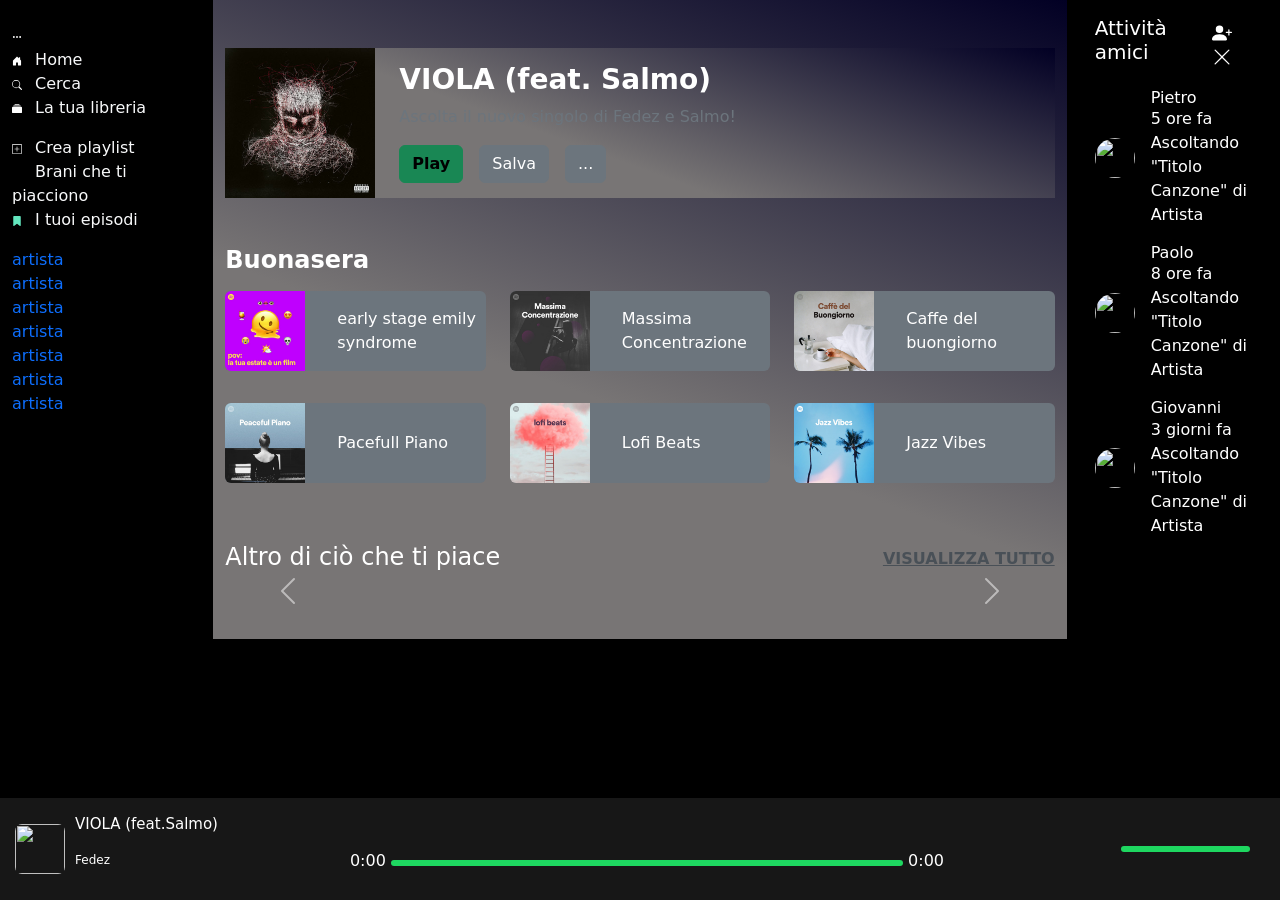
==== commit 3dda6a25: "mod3" ====
--- a/index.html
+++ b/index.html
@@ -11,6 +11,7 @@
       crossorigin="anonymous" />
     <link rel="stylesheet" href="./asset/css/circular-font.css" />
     <link rel="stylesheet" href="./asset/css/style.css" />
+    <link rel="stylesheet" href="./asset/css/musbar.css">
   </head>
   <body>
     <!DOCTYPE html>
@@ -130,7 +131,7 @@
               <a href="#" class="d-block text-decoration-none">artista</a>
             </div>
             <div  class="gradiente col-md-8 pt-5">
-              <div>
+              
               <header class="mb-5">
                 <header class=" gradiente mb-5 d-flex align-items-center gap-4">
                   <img src="./asset/css/imgs/main/image-1.jpg" alt="VIOLA Cover" class="img-fluid" style="max-height: 150px; object-fit: cover;">
@@ -224,7 +225,7 @@
               </div>
                </section>
               
-            </div>
+            
             </div>
             <!-- Main Content -->
             
@@ -320,16 +321,58 @@
             
           </div>
           
-        
+          <div class="container-music-bar d-flex align-center">
+            <div class="container-title-song d-flex align-center">
+              <img
+                id="img-bar-music"
+                src="https://e-cdns-images.dzcdn.net/images/cover/ebcd291a552cf494598b7613a878a386/500x500-000000-80-0-0.jpg"
+                alt=""
+              />
+              <div>
+                <p id="titolo-canzone-bar-music">VIOLA (feat.Salmo)</p>
+                <p class="d-none-mobile cursor-pointer" id="nome-artista-bar-music">Fedez</p>
+              </div>
+              <span class="heart-mobile"><ion-icon name="heart-outline"></ion-icon></span>
+            </div>
+      
+            <div class="container-play-music">
+              <div class="container-icon-music d-flex">
+                <p class="d-none-mobile"><ion-icon name="shuffle-sharp"></ion-icon></p>
+                <p class="d-none-mobile" id="canzone-precedente"><ion-icon name="play-skip-back-sharp"></ion-icon></p>
+                <p id="avvio-pausa"><ion-icon name="play-circle-sharp"></ion-icon></p>
+                <p class="d-none-mobile" id="canzone-successiva"><ion-icon name="play-skip-forward-sharp"></ion-icon></p>
+                <p class="d-none-mobile" id="reset-canzone"><ion-icon name="refresh-sharp"></ion-icon></p>
+              </div>
+              <div class="container-time-music d-none-mobile">
+                <span id="current-time" class="time">0:00</span>
+                <input type="range" id="seek-slider" max="100" value="0" />
+                <span id="duration" class="time">0:00</span>
+              </div>
+            </div>
+      
+            <div class="container-mix">
+              <div class="d-flex align-center">
+                <p class="d-none-mobile"><ion-icon name="mic-sharp"></ion-icon></p>
+                <p class="d-none-mobile"><ion-icon name="albums-sharp"></ion-icon></p>
+                <p class="radio-mobile"><ion-icon name="radio-sharp"></ion-icon></p>
+                <p id="volume" class="d-none-mobile"><ion-icon name="volume-high-sharp"></ion-icon></p>
+                <input class="d-none-mobile" type="range" id="volume-slider" max="1" value="1" step="0.01" />
+                <p class="d-none-mobile"><ion-icon name="expand-sharp"></ion-icon></p>
+              </div>
+            </div>
+          </div>
 
         <script src="https://cdn.jsdelivr.net/npm/bootstrap@5.3.0/dist/js/bootstrap.bundle.min.js"></script>
       </body>
     </html>
+    <script type="module" src="https://unpkg.com/ionicons@7.1.0/dist/ionicons/ionicons.esm.js"></script>
+    <script nomodule src="https://unpkg.com/ionicons@7.1.0/dist/ionicons/ionicons.js"></script>
 
     <script
       src="https://cdn.jsdelivr.net/npm/bootstrap@5.3.3/dist/js/bootstrap.bundle.min.js"
       integrity="sha384-YvpcrYf0tY3lHB60NNkmXc5s9fDVZLESaAA55NDzOxhy9GkcIdslK1eN7N6jIeHz"
       crossorigin="anonymous"></script>
     <script src="./asset/css/script.js"></script>
+    <script src="./asset/css/musbar.js"></script>
   </body>
 </html>
--- a/asset/css/musbar.css
+++ b/asset/css/musbar.css
@@ -0,0 +1,294 @@
+.container-music-bar {
+  justify-content: space-between;
+  padding: 15px;
+  position: fixed;
+  bottom: 0;
+  width: 100%;
+  left: 0;
+  z-index: 980;
+  background-color: #171717;
+}
+
+.container-title-song img {
+  width: 50px;
+  height: 50px;
+  margin-right: 10px;
+}
+.container-title-song img + div p:nth-child(1) {
+  font-size: 15px;
+  color: white;
+  padding-bottom: 5px;
+}
+.container-title-song img + div p:nth-child(2) {
+  font-size: 12px;
+}
+.container-title-song img + div + span {
+  font-size: 18px;
+  margin-left: 10px;
+  color: #b3b3b3;
+  cursor: pointer;
+}
+
+#img-bar-music {
+  border-radius: 7px;
+}
+
+#titolo-canzone-bar-music {
+  padding-bottom: 0;
+}
+
+.cursor-pointer {
+  cursor: pointer;
+}
+
+/* .d-none-mobile {
+    display: none;
+  } */
+
+/* .info-artist span.d-none-mobile {
+    display: none;
+  } */
+
+.d-flex {
+  display: flex;
+}
+
+.align-center {
+  align-items: center;
+}
+.heart-mobile {
+  position: absolute;
+  right: 65px;
+  top: 50%;
+  transform: translateY(-50%);
+}
+
+.heart-mobile ion-icon {
+  font-size: 22px;
+}
+
+.container-play-music {
+  display: flex;
+  flex-direction: column;
+  justify-content: center;
+}
+
+.container-icon-music {
+  justify-content: center;
+  gap: 15px;
+  margin-bottom: 8px;
+}
+
+.container-icon-music p {
+  font-size: 27px;
+  cursor: pointer;
+}
+
+#reset-canzone:hover,
+#canzone-successiva:hover,
+#canzone-precedente:hover {
+  color: #1ed760;
+}
+
+#avvio-pausa {
+  position: absolute;
+  right: 19px;
+  top: 50%;
+  transform: translateY(-50%);
+}
+
+#seek-slider {
+  -webkit-appearance: none;
+  -moz-appearance: none;
+  appearance: none;
+  width: 40em;
+  height: 6px;
+  background: linear-gradient(to right, #1ed760 100%, #1ed760 0%);
+  border-radius: 5px;
+  outline: none;
+  cursor: pointer;
+  transition: background 0.3s ease;
+}
+
+#seek-slider::-webkit-slider-thumb {
+  -webkit-appearance: none;
+  appearance: none;
+  height: 12px;
+  width: 12px;
+  border-radius: 50%;
+  background: transparent;
+  cursor: pointer;
+  -webkit-transition: background 0.3s ease, opacity 0.3s ease;
+  transition: background 0.3s ease, opacity 0.3s ease;
+  opacity: 0;
+}
+
+#seek-slider:hover::-webkit-slider-thumb {
+  background: #1ed760;
+  opacity: 1;
+}
+
+#seek-slider::-moz-range-thumb {
+  -moz-appearance: none;
+  appearance: none;
+  height: 12px;
+  width: 12px;
+  border-radius: 50%;
+  background: transparent;
+  cursor: pointer;
+  -moz-transition: background 0.3s ease, opacity 0.3s ease;
+  transition: background 0.3s ease, opacity 0.3s ease;
+  opacity: 0;
+}
+
+#seek-slider:hover::-moz-range-thumb {
+  background: #1ed760;
+  opacity: 1;
+}
+
+#seek-slider {
+  width: 40vw;
+}
+
+.container-mix div {
+  gap: 15px;
+}
+
+.container-mix div p {
+  font-size: 24px;
+  cursor: pointer;
+  color: #b3b3b3;
+}
+
+.radio-mobile {
+  position: absolute;
+  right: 109px;
+  top: 50%;
+  transform: translateY(-50%);
+}
+
+#volume-slider {
+  -webkit-appearance: none;
+  -moz-appearance: none;
+  appearance: none;
+  width: 100%;
+  height: 6px;
+  background: linear-gradient(to right, #1ed760 100%, #1ed760 0%);
+  border-radius: 5px;
+  outline: none;
+  cursor: pointer;
+  transition: background 0.3s ease;
+}
+
+#volume-slider::-webkit-slider-thumb {
+  -webkit-appearance: none;
+  appearance: none;
+  height: 12px;
+  width: 12px;
+  border-radius: 50%;
+  background: transparent;
+  cursor: pointer;
+  -webkit-transition: background 0.3s ease, opacity 0.3s ease;
+  transition: background 0.3s ease, opacity 0.3s ease;
+  opacity: 0;
+}
+
+#volume-slider:hover::-webkit-slider-thumb {
+  background: #1ed760;
+  opacity: 1;
+}
+
+#volume-slider::-moz-range-thumb {
+  -moz-appearance: none;
+  appearance: none;
+  height: 12px;
+  width: 12px;
+  border-radius: 50%;
+  background: transparent;
+  cursor: pointer;
+  -moz-transition: background 0.3s ease, opacity 0.3s ease;
+  transition: background 0.3s ease, opacity 0.3s ease;
+  opacity: 0;
+}
+
+#volume-slider:hover::-moz-range-thumb {
+  background: #1ed760;
+  opacity: 1;
+}
+
+.mobile-nav {
+  position: fixed;
+  bottom: 0;
+  left: 0;
+  right: 0;
+  z-index: 1000;
+  padding-block: 0.7rem;
+  background-color: rgba(0, 0, 0, 0.84);
+  display: none;
+}
+
+.container-icon-mobile-nav {
+  display: flex;
+  text-align: center;
+  justify-content: space-around;
+  color: #b3b3b3;
+}
+
+.container-icon-mobile-nav a {
+  text-decoration: none;
+  color: #b3b3b3;
+}
+
+.container-icon-mobile-nav p {
+  font-size: 1rem;
+}
+
+@media screen and (max-width: 1000px) {
+  .mobile-nav {
+    display: block;
+  }
+  .container-music-bar {
+    bottom: 61px;
+    background-color: #272727;
+  }
+  /* .d-none-mobile {
+      display: none;
+    } */
+  .radio-mobile {
+    position: absolute;
+    right: 109px;
+    top: 50%;
+    transform: translateY(-50%);
+  }
+  .heart-mobile {
+    position: absolute;
+    right: 65px;
+    top: 50%;
+    transform: translateY(-50%);
+  }
+  .heart-mobile ion-icon {
+    font-size: 22px;
+  }
+  #avvio-pausa {
+    position: absolute;
+    right: 19px;
+    top: 50%;
+    transform: translateY(-50%);
+  }
+  .container-music-bar {
+    width: 93%;
+    border-radius: 15px;
+    left: 50%;
+    transform: translateX(-50%);
+  }
+  #img-bar-music {
+    border-radius: 7px;
+  }
+  #titolo-canzone-bar-music {
+    padding-bottom: 0;
+  }
+}
+
+.font-icon-menu {
+  font-size: 20px;
+}
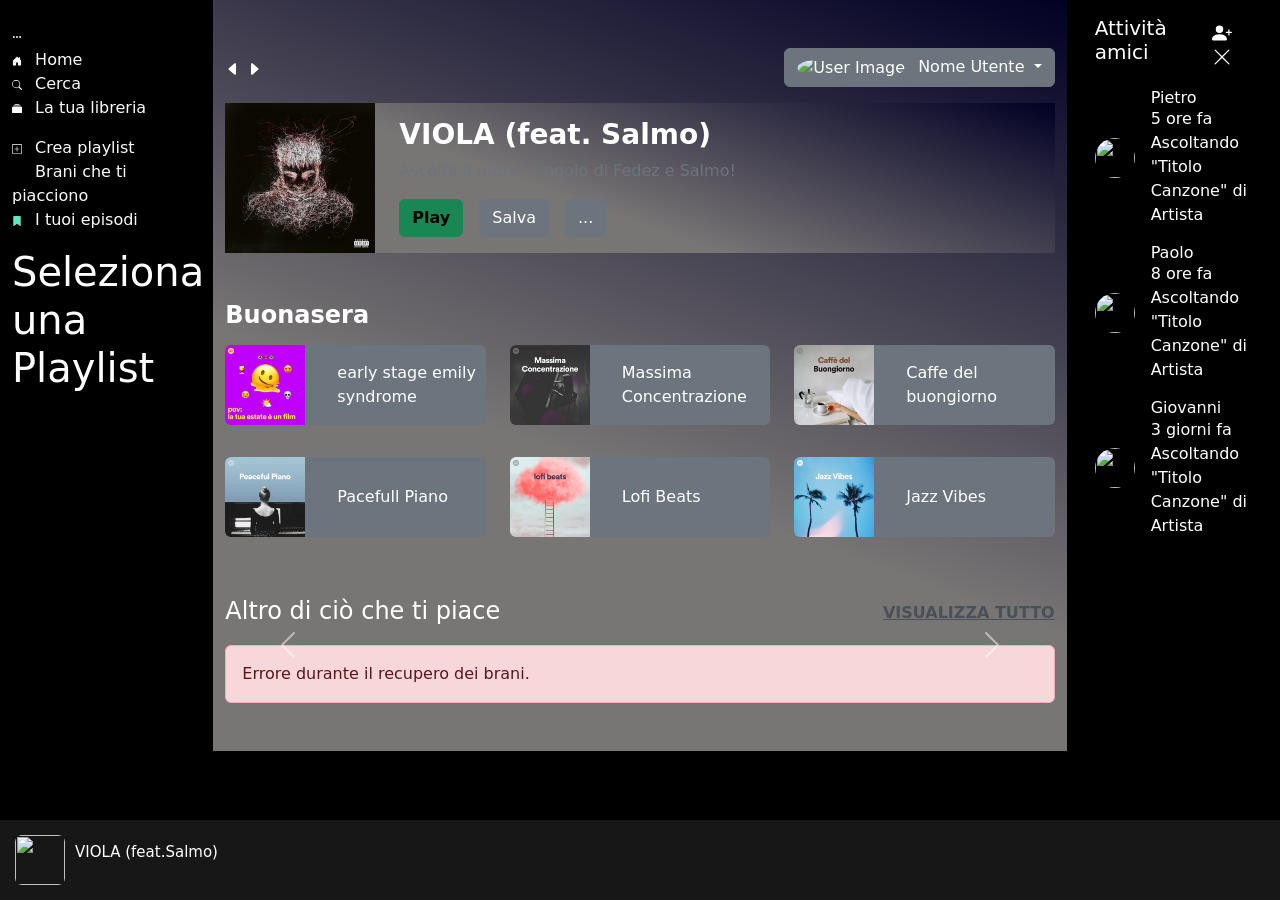
==== commit eb5e2b62: "mod16.10" ====
--- a/index.html
+++ b/index.html
@@ -122,15 +122,35 @@
                 </ul>
               </nav>
               <!-- Menu di navigazione -->
-              <a href="#" class="d-block text-decoration-none">artista</a>
-              <a href="#" class="d-block text-decoration-none">artista</a>
-              <a href="#" class="d-block text-decoration-none">artista</a>
-              <a href="#" class="d-block text-decoration-none">artista</a>
-              <a href="#" class="d-block text-decoration-none">artista</a>
-              <a href="#" class="d-block text-decoration-none">artista</a>
-              <a href="#" class="d-block text-decoration-none">artista</a>
+              <h1>Seleziona una Playlist</h1>
+<div id="playlist-list" class="row "></div>
+
             </div>
             <div  class="gradiente col-md-8 pt-5">
+              <div class="d-flex justify-content-between ">
+                <div class="mb-1 mt-2">
+                <svg xmlns="http://www.w3.org/2000/svg" width="16" height="16" fill="currentColor" class="bi bi-caret-left-fill" viewBox="0 0 16 16">
+                  <path d="m3.86 8.753 5.482 4.796c.646.566 1.658.106 1.658-.753V3.204a1 1 0 0 0-1.659-.753l-5.48 4.796a1 1 0 0 0 0 1.506z"/>
+                </svg>
+                <svg xmlns="http://www.w3.org/2000/svg" width="16" height="16" fill="currentColor" class="bi bi-caret-right-fill" viewBox="0 0 16 16">
+                  <path d="m12.14 8.753-5.482 4.796c-.646.566-1.658.106-1.658-.753V3.204a1 1 0 0 1 1.659-.753l5.48 4.796a1 1 0 0 1 0 1.506z"/>
+                </svg>
+              </div>
+              <div class="mb-3">
+                <div class="dropdown">
+                  <button class="btn btn-secondary dropdown-toggle" type="button" data-bs-toggle="dropdown" aria-expanded="false">
+                    <img src="https://images.unsplash.com/photo-1737901709517-a55df9db8db9?w=600&auto=format&fit=crop&q=60&ixlib=rb-4.0.3&ixid=M3wxMjA3fDB8MHxmZWF0dXJlZC1waG90b3MtZmVlZHw1OXx8fGVufDB8fHx8fA%3D%3D" alt="User Image" class="rounded-circle" style="width: 30px; height: 30px;">
+                    <span class="ms-2">Nome Utente</span>
+                  </button>
+                  <ul class="dropdown-menu">
+                    <li><a class="dropdown-item" href="#">Action</a></li>
+                    <li><a class="dropdown-item" href="#">Another action</a></li>
+                    <li><a class="dropdown-item" href="#">Something else here</a></li>
+                  </ul>
+                </div>
+               
+              </div>
+              </div>
               
               <header class="mb-5">
                 <header class=" gradiente mb-5 d-flex align-items-center gap-4">
@@ -212,18 +232,27 @@
                   
                   
                 </div>
-                <div id="tracksCarousel" class="carousel slide" data-bs-ride="carousel">
-                <div class="carousel-inner" id="carousel-items"></div>
-                <button class="carousel-control-prev" type="button" data-bs-target="#tracksCarousel" data-bs-slide="prev">
-                  <span class="carousel-control-prev-icon" aria-hidden="true"></span>
-                  <span class="visually-hidden">Precedente</span>
-                </button>
-                <button class="carousel-control-next" type="button" data-bs-target="#tracksCarousel" data-bs-slide="next">
-                  <span class="carousel-control-next-icon" aria-hidden="true"></span>
-                  <span class="visually-hidden">Successivo</span>
-                </button>
-              </div>
-               </section>
+                
+                <div id="playlist-carousel" class="carousel slide" data-bs-ride="carousel">
+                  <div class="carousel-inner" id="carousel-items">
+                    <!-- I brani verranno aggiunti qui dinamicamente -->
+                  </div>
+                  <!-- Controlli del carosello -->
+                  <button class="carousel-control-prev" type="button" data-bs-target="#playlist-carousel" data-bs-slide="prev">
+                    <span class="carousel-control-prev-icon" aria-hidden="true"></span>
+                    <span class="visually-hidden">Precedente</span>
+                  </button>
+                  <button class="carousel-control-next" type="button" data-bs-target="#playlist-carousel" data-bs-slide="next">
+                    <span class="carousel-control-next-icon" aria-hidden="true"></span>
+                    <span class="visually-hidden">Successivo</span>
+                  </button>
+                </div>
+                
+                <!-- Messaggio di errore -->
+                <div id="error-message" class="alert alert-danger d-none"></div>
+                
+                <!-- Contenitore per le playlist -->
+                <div id="playlist-list"></div>
               
             
             </div>
@@ -361,6 +390,25 @@
               </div>
             </div>
           </div>
+          <div class="mobile-nav">
+            <div class="container-icon-mobile-nav">
+              <div>
+                <a href="./index.html"
+                  ><ion-icon class="font-icon-menu" name="home-sharp"></ion-icon>
+                  <p>Home</p></a
+                >
+              </div>
+              <div>
+                <ion-icon class="font-icon-menu" name="search-sharp"></ion-icon>
+                <p>Cerca</p>
+              </div>
+              <div>
+                <ion-icon class="font-icon-menu" name="albums-sharp"></ion-icon>
+                <p>La tua libreria</p>
+              </div>
+            </div>
+          </div>
+          <audio src=""></audio>
 
         <script src="https://cdn.jsdelivr.net/npm/bootstrap@5.3.0/dist/js/bootstrap.bundle.min.js"></script>
       </body>
--- a/asset/css/style.css
+++ b/asset/css/style.css
@@ -35,3 +35,12 @@
 .product-card:hover .artist-name {
   color: #1db954; /* Colore del testo quando si passa con il mouse */
 }
+.playlist-link {
+  text-decoration: none;
+  color: inherit; /* Mantiene il colore di testo ereditato dal contesto */
+}
+
+/* Opzionale: Cambia il colore del testo al passaggio del mouse */
+.playlist-link:hover {
+  color: #007bff; /* Puoi scegliere qualsiasi colore */
+}
--- a/asset/css/musbar.css
+++ b/asset/css/musbar.css
@@ -41,13 +41,13 @@
   cursor: pointer;
 }
 
-/* .d-none-mobile {
-    display: none;
-  } */
-
-/* .info-artist span.d-none-mobile {
-    display: none;
-  } */
+.d-none-mobile {
+  display: none;
+}
+
+.info-artist span.d-none-mobile {
+  display: none;
+}
 
 .d-flex {
   display: flex;
@@ -251,9 +251,9 @@
     bottom: 61px;
     background-color: #272727;
   }
-  /* .d-none-mobile {
-      display: none;
-    } */
+  .d-none-mobile {
+    display: none;
+  }
   .radio-mobile {
     position: absolute;
     right: 109px;
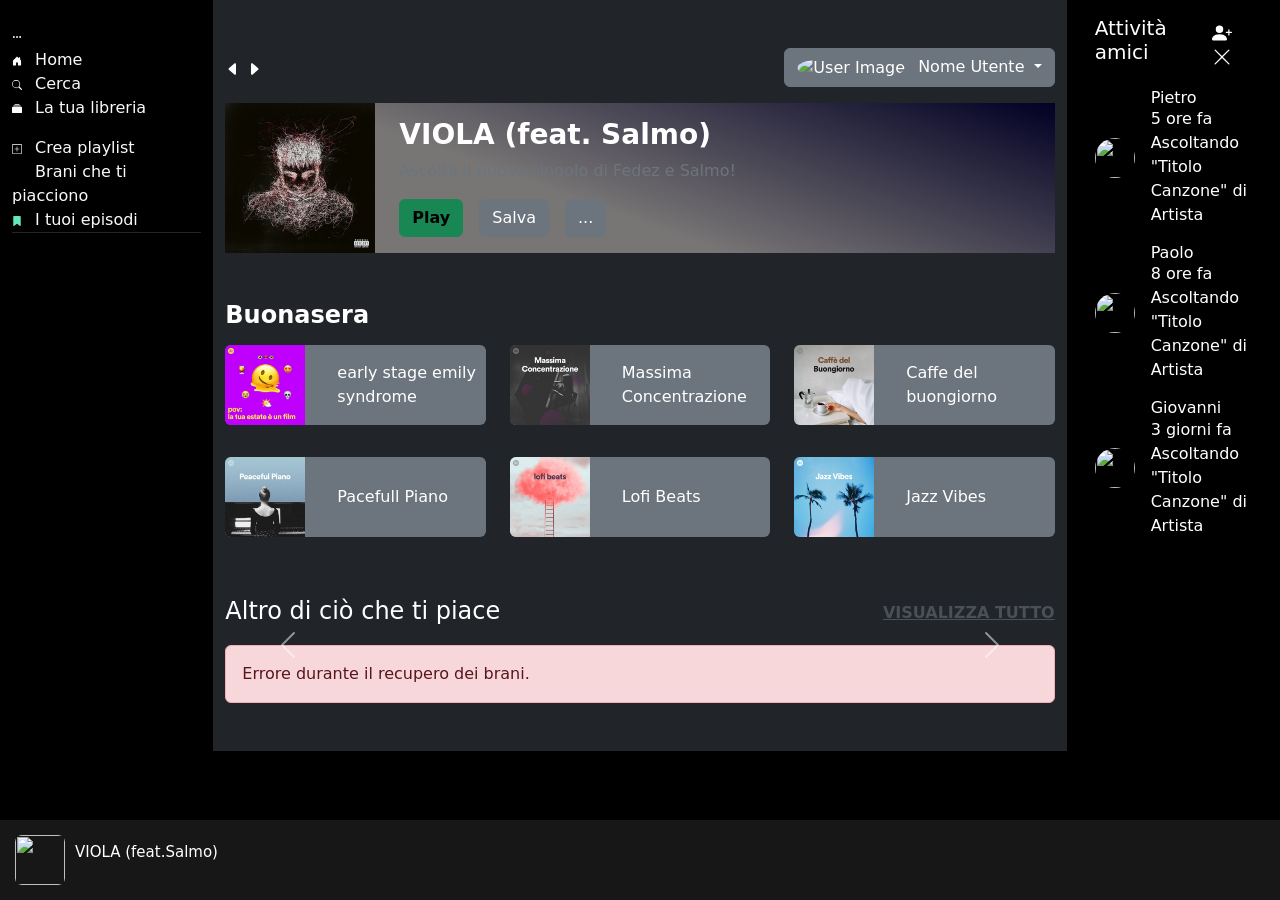
==== commit 9aaea607: "bb" ====
--- a/index.html
+++ b/index.html
@@ -92,7 +92,7 @@
                 </ul>
               </nav>
               <nav>
-                <ul class="list-unstyled">
+                <ul class="list-unstyled border-bottom border-dark">
                   <li>
                     <svg
                       xmlns="http://www.w3.org/2000/svg"
@@ -122,11 +122,11 @@
                 </ul>
               </nav>
               <!-- Menu di navigazione -->
-              <h1>Seleziona una Playlist</h1>
+              
 <div id="playlist-list" class="row "></div>
 
             </div>
-            <div  class="gradiente col-md-8 pt-5">
+            <div  class="bg-dark col-md-8 pt-5">
               <div class="d-flex justify-content-between ">
                 <div class="mb-1 mt-2">
                 <svg xmlns="http://www.w3.org/2000/svg" width="16" height="16" fill="currentColor" class="bi bi-caret-left-fill" viewBox="0 0 16 16">
